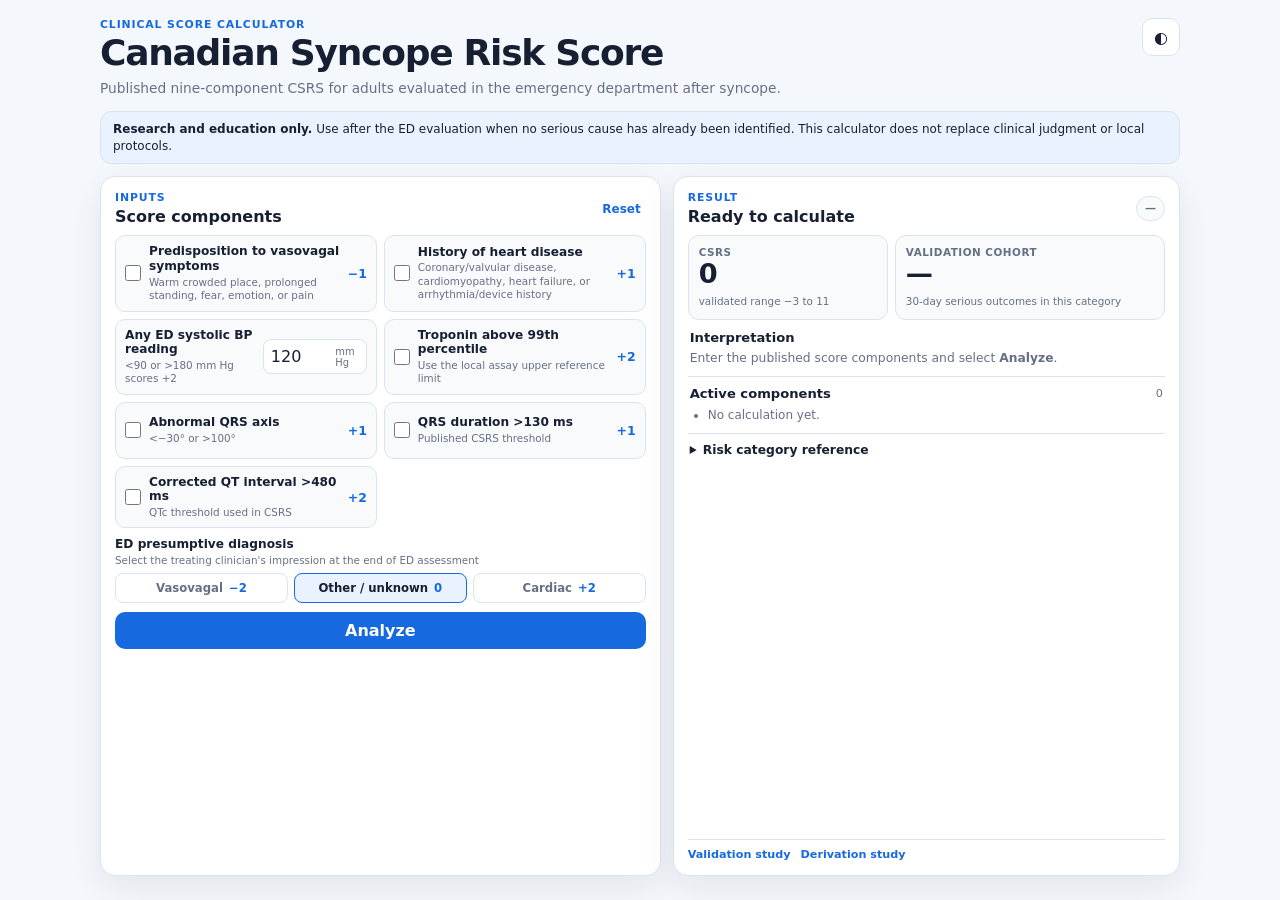
==== index.html @ 94352571 "Correct CSRS implementation and add browser calculator" ====
<!doctype html>
<html lang="en">
<head>
  <meta charset="utf-8">
  <meta name="viewport" content="width=device-width, initial-scale=1">
  <meta name="description" content="Browser-based Canadian Syncope Risk Score calculator using the published nine-component CSRS.">
  <meta name="color-scheme" content="light dark">
  <title>Canadian Syncope Risk Score</title>
  <link rel="stylesheet" href="styles.css">
  <script type="module" src="app.mjs"></script>
</head>
<body>
  <main class="shell">
    <header class="topbar">
      <div>
        <p class="eyebrow">Clinical score calculator</p>
        <h1>Canadian Syncope Risk Score</h1>
        <p class="subtitle">Published nine-component CSRS for adults evaluated in the emergency department after syncope.</p>
      </div>
      <button id="themeToggle" class="icon-button" type="button" aria-label="Switch color theme" title="Switch color theme">◐</button>
    </header>

    <section class="notice" aria-label="Important use information">
      <strong>Research and education only.</strong> Use after the ED evaluation when no serious cause has already been identified. This calculator does not replace clinical judgment or local protocols.
    </section>

    <div class="workspace">
      <form id="csrsForm" class="panel form-panel" novalidate>
        <div class="panel-heading">
          <div>
            <p class="section-kicker">Inputs</p>
            <h2>Score components</h2>
          </div>
          <button id="resetButton" class="text-button" type="button">Reset</button>
        </div>

        <div class="input-grid">
          <label class="choice-row">
            <input id="predisposition" type="checkbox">
            <span><b>Predisposition to vasovagal symptoms</b><small>Warm crowded place, prolonged standing, fear, emotion, or pain</small></span>
            <em>−1</em>
          </label>

          <label class="choice-row">
            <input id="heartDisease" type="checkbox">
            <span><b>History of heart disease</b><small>Coronary/valvular disease, cardiomyopathy, heart failure, or arrhythmia/device history</small></span>
            <em>+1</em>
          </label>

          <label class="field-row" for="sbp">
            <span><b>Any ED systolic BP reading</b><small>&lt;90 or &gt;180 mm Hg scores +2</small></span>
            <span class="number-wrap"><input id="sbp" type="number" inputmode="decimal" min="1" step="1" value="120" aria-describedby="sbpError"><i>mm Hg</i></span>
          </label>
          <p id="sbpError" class="field-error" role="alert" hidden></p>

          <label class="choice-row">
            <input id="troponin" type="checkbox">
            <span><b>Troponin above 99th percentile</b><small>Use the local assay upper reference limit</small></span>
            <em>+2</em>
          </label>

          <label class="choice-row">
            <input id="axis" type="checkbox">
            <span><b>Abnormal QRS axis</b><small>&lt;−30° or &gt;100°</small></span>
            <em>+1</em>
          </label>

          <label class="choice-row">
            <input id="qrs" type="checkbox">
            <span><b>QRS duration &gt;130 ms</b><small>Published CSRS threshold</small></span>
            <em>+1</em>
          </label>

          <label class="choice-row">
            <input id="qtc" type="checkbox">
            <span><b>Corrected QT interval &gt;480 ms</b><small>QTc threshold used in CSRS</small></span>
            <em>+2</em>
          </label>

          <fieldset class="diagnosis-group">
            <legend><b>ED presumptive diagnosis</b><small>Select the treating clinician's impression at the end of ED assessment</small></legend>
            <div class="segmented" role="radiogroup" aria-label="ED presumptive diagnosis">
              <label><input type="radio" name="diagnosis" value="vasovagal"><span>Vasovagal <em>−2</em></span></label>
              <label><input type="radio" name="diagnosis" value="unknown" checked><span>Other / unknown <em>0</em></span></label>
              <label><input type="radioy" name="diagnosis" value="cardiac"><span>Cardiac <em>+2</em></span></label>
            </div>
          </fieldset>
        </div>

        <button class="primary-button" type="submit">Analyze</button>
      </form>

      <section class="panel result-panel" aria-live="polite" aria-labelledby="resultHeading">
        <div class="panel-heading">
          <div>
            <p class="section-kicker">Result</p>
            <h2 id="resultHeading">Ready to calculate</h2>
          </div>
          <span id="riskBadge" class="risk-badge neutral">—</span>
        </div>

        <div class="score-card">
          <div><span class="metric-label">CSRS</span><strong id="scoreValue">0</strong><small>validated range −3 to 11</small></div>
          <div><span class="metric-label">Validation cohort</span><strong id="rateValue">—</strong><small>30-day serious outcomes in this category</small></div>
        </div>

        <div class="result-copy">
          <h3>Interpretation</h3>
          <p id="interpretation">Enter the published score components and select <b>Analyze</b>.</p>
        </div>

        <div class="component-box">
          <div class="component-header"><h3>Active components</h3><span id="componentCount">0</span></div>
          <ul id="componentList"><li class="muted">No calculation yet.</li></ul>
        </div>

        <details>
          <summary>Risk category reference</summary>
          <div class="reference-grid" aria-label="CSRS risk categories">
            <span>−3 to −2</span><b>Very Low</b><span>0.2%</span>
            <span>−1 to 0</span><b>Low</b><span>0.7%</span>
            <span>1 to 3</span><b>Medium</b><span>8.0%</span>
            <span>4 to 5</span><b>High</b><span>19.2%</span>
            <span>6 to 11</span><b>Very High</b><span>51.3%</span>
          </div>
          <p class="fineprint">Rates are observed category-level outcomes in the 2020 prospective multicenter validation cohort; they are not individualized probabilities.</p>
        </details>

        <footer class="result-footer">
          <a href="https://doi.org/10.1001/jamainternmed.2020.0288" target="_blank" rel="noopener noreferrer">Validation study</a>
          <a href="https://doi.org/10.1503/cmaj.151469" target="_blank" rel="noopener noreferrer">Derivation study</a>
        </footer>
      </section>
    </div>
  </main>
</body>
</html>
---- styles.css ----
:root{
  color-scheme:light;--bg:#f4f7fb;--surface:#fff;--surface2:#f8fafc;--text:#172033;--muted:#667085;--line:#dbe3ee;--accent:#1769e0;--accent2:#0d52b8;--soft:#eaf2ff;--ok:#237a57;--warn:#916400;--danger:#b42318;--shadow:0 12px 34px rgba(20,32,51,.08);
  font-family:Inter,ui-sans-serif,system-ui,-apple-system,BlinkMacSystemFont,"Segoe UI",sans-serif
}
html[data-theme="dark"]{color-scheme:dark;--bg:#0f1622;--surface:#151e2d;--surface2:#111927;--text:#edf2f7;--muted:#a7b2c3;--line:#2b384b;--accent:#6ca6ff;--accent2:#8bb8ff;--soft:#182c49;--ok:#64c79b;--warn:#e3b341;--danger:#ff8a80;--shadow:0 14px 42px rgba(0,0,0,.30)}
*{box-sizing:border-box}html,body{margin:0;min-height:100%}body{background:var(--bg);color:var(--text)}button,input{font:inherit}button,label,summary{-webkit-tap-highlight-color:transparent}
.shell{width:min(1080px,calc(100% - 28px));margin:auto;padding:18px 0 24px}.topbar{display:flex;align-items:flex-start;justify-content:space-between;gap:18px;margin-bottom:12px}.eyebrow,.section-kicker{margin:0 0 3px;color:var(--accent);font-size:.68rem;font-weight:800;letter-spacing:.08em;text-transform:uppercase}h1{margin:0;font-size:clamp(1.6rem,3vw,2.25rem);line-height:1.05;letter-spacing:-.035em}h2{margin:0;font-size:1rem}h3{margin:0;font-size:.82rem}.subtitle{max-width:720px;margin:7px 0 0;color:var(--muted);font-size:.86rem;line-height:1.45}.icon-button,.text-button{border:1px solid var(--line);background:var(--surface);color:var(--text);cursor:pointer}.icon-button{width:38px;height:38px;border-radius:10px;font-size:1rem}.text-button{border:0;background:transparent;color:var(--accent);font-size:.75rem;font-weight:700;padding:5px}.notice{border:1px solid var(--line);background:var(--soft);border-radius:11px;padding:9px 12px;margin-bottom:12px;font-size:.75rem;line-height:1.4}.workspace{display:grid;grid-template-columns:minmax(0,1.05fr) minmax(0,.95fr);gap:12px}.panel{border:1px solid var(--line);background:var(--surface);border-radius:15px;box-shadow:var(--shadow);padding:14px}.panel-heading{display:flex;align-items:center;justify-content:space-between;gap:12px;margin-bottom:9px}.input-grid{display:grid;grid-template-columns:1fr 1fr;gap:7px}.choice-row,.field-row{min-height:57px;border:1px solid var(--line);border-radius:10px;background:var(--surface2);padding:8px 9px;display:grid;align-items:center;gap:8px}.choice-row{grid-template-columns:auto 1fr auto;cursor:pointer}.choice-row input{width:16px;height:16px;margin:0;accent-color:var(--accent)}.choice-row span,.field-row>span:first-child{min-width:0}.choice-row b,.field-row b,legend b{display:block;font-size:.76rem;line-height:1.2}.choice-row small,.field-row small,legend small{display:block;color:var(--muted);font-size:.65rem;line-height:1.3;margin-top:2px}.choice-row em{font-style:normal;font-weight:800;color:var(--accent);font-size:.78rem}.field-row{grid-template-columns:1fr 104px}.number-wrap{display:flex;align-items:center;border:1px solid var(--line);border-radius:8px;background:var(--surface);overflow:hidden}.number-wrap input{width:100%;min-width:0;border:0;outline:0;background:transparent;color:var(--text);padding:7px}.number-wrap i{font-style:normal;color:var(--muted);font-size:.62rem;padding-right:7px}.field-error{grid-column:1/-1;margin:-3px 2px 0;color:var(--danger);font-size:.68rem}.diagnosis-group{grid-column:1/-1;border:0;margin:0;padding:0}.diagnosis-group legend{padding:2px 0 6px}.segmented{display:grid;grid-template-columns:repeat(3,1fr);gap:6px}.segmented label{position:relative;cursor:pointer}.segmented input{position:absolute;opacity:0;pointer-events:none}.segmented span{display:flex;justify-content:center;gap:6px;border:1px solid var(--line);border-radius:8px;padding:7px;color:var(--muted);background:var(--surface);font-size:.73rem;font-weight:650;text-align:center}.segmented em{font-style:normal;color:var(--accent)}.segmented input:checked+span{border-color:var(--accent);color:var(--text);background:var(--soft)}.segmented input:focus-visible+span{outline:2px solid var(--accent);outline-offset:2px}.primary-button{width:100%;border:0;border-radius:10px;margin-top:9px;padding:9px 14px;background:var(--accent);color:#fff;font-weight:750;cursor:pointer}.primary-button:hover{background:var(--accent2)}
.result-panel{display:flex;flex-direction:column;min-height:100%}.risk-badge{border:1px solid var(--line);border-radius:999px;padding:5px 8px;font-size:.69rem;font-weight:800;background:var(--surface2);color:var(--muted)}.risk-badge.low{color:var(--ok)}.risk-badge.medium{color:var(--warn)}.risk-badge.high{color:var(--danger)}.score-card{display:grid;grid-template-columns:1fr 1.35fr;gap:7px;margin-bottom:10px}.score-card>div{border:1px solid var(--line);border-radius:11px;background:var(--surface2);padding:10px}.metric-label{display:block;color:var(--muted);font-size:.65rem;font-weight:700;text-transform:uppercase;letter-spacing:.05em}.score-card strong{display:block;margin:2px 0;font-size:1.7rem;line-height:1;letter-spacing:-.04em}.score-card small{color:var(--muted);font-size:.65rem;line-height:1.2}.result-copy{border-bottom:1px solid var(--line);padding:0 2px 9px}.result-copy p{margin:5px 0 0;color:var(--muted);font-size:.77rem;line-height:1.4}.component-box{padding:9px 2px;border-bottom:1px solid var(--line)}.component-header{display:flex;align-items:center;justify-content:space-between}.component-header span{font-size:.7rem;color:var(--muted)}.component-box ul{margin:6px 0 0;padding-left:18px;font-size:.75rem;line-height:1.45}.muted{color:var(--muted)}details{padding:9px 2px}summary{cursor:pointer;font-size:.77rem;font-weight:700}.reference-grid{display:grid;grid-template-columns:.85fr 1fr .8fr;gap:3px 8px;margin-top:7px;color:var(--muted);font-size:.7rem}.reference-grid b{color:var(--text)}.reference-grid span:nth-child(3n){text-align:right}.fineprint{margin:7px 0 0;color:var(--muted);font-size:.65rem;line-height:1.35}.result-footer{margin-top:auto;display:flex;gap:10px;padding-top:8px;border-top:1px solid var(--line)}.result-footer a{color:var(--accent);font-size:.7rem;font-weight:650;text-decoration:none}.result-footer a:hover{text-decoration:underline}:focus-visible{outline:2px solid var(--accent);outline-offset:2px}
@media(max-width:860px){.shell{width:min(680px,calc(100% - 20px));padding-top:12px}.workspace{grid-template-columns:1fr}.result-panel{min-height:auto}}
@media(max-width:560px){.shell{width:min(100% - 14px,520px)}.subtitle{font-size:.82rem}.notice{font-size:.72rem}.panel{padding:11px;border-radius:13px}.input-grid{grid-template-columns:1fr}.diagnosis-group,.field-error{grid-column:1}.segmented{grid-template-columns:1fr}.segmented span{justify-content:space-between}.score-card{grid-template-columns:1fr 1.3fr}}
@media(min-width:861px) and (min-height:720px){body{min-height:100vh}.shell{min-height:100vh;display:flex;flex-direction:column}.workspace{flex:1;min-height:0}}
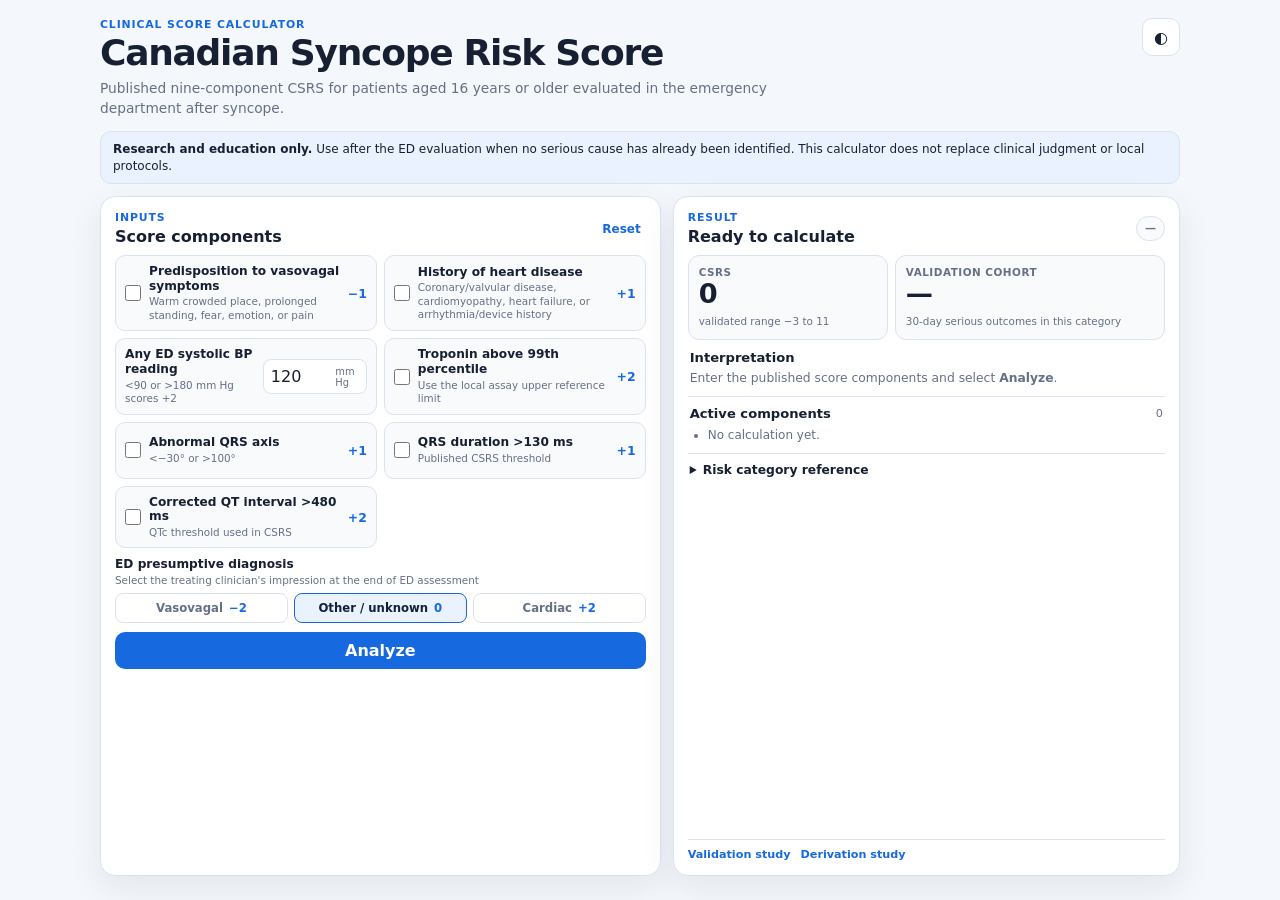
==== commit 90a0a75c: "Clarify validated CSRS population" ====
--- a/index.html
+++ b/index.html
@@ -15,7 +15,7 @@
       <div>
         <p class="eyebrow">Clinical score calculator</p>
         <h1>Canadian Syncope Risk Score</h1>
-        <p class="subtitle">Published nine-component CSRS for adults evaluated in the emergency department after syncope.</p>
+        <p class="subtitle">Published nine-component CSRS for patients aged 16 years or older evaluated in the emergency department after syncope.</p>
       </div>
       <button id="themeToggle" class="icon-button" type="button" aria-label="Switch color theme" title="Switch color theme">◐</button>
     </header>
